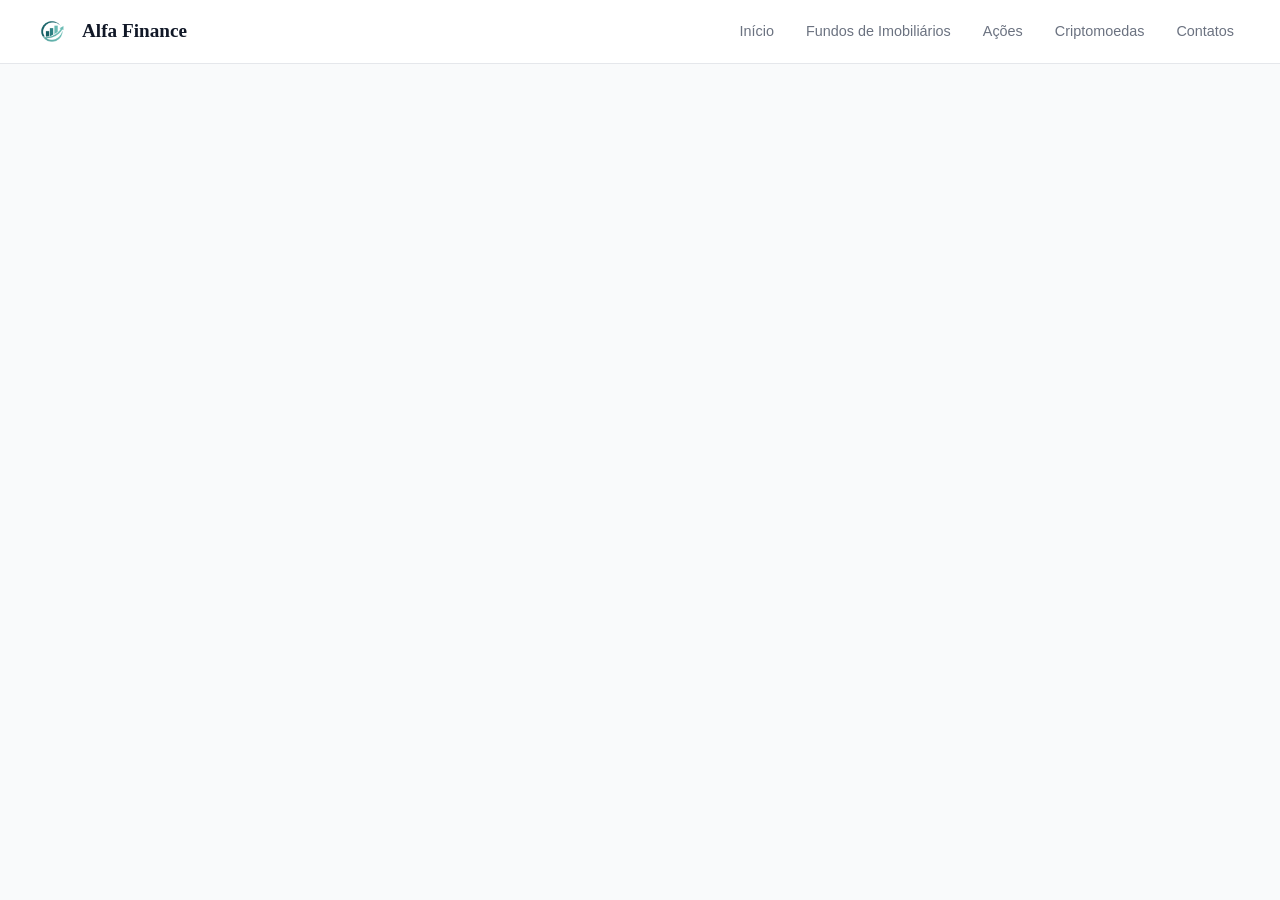
==== contato.html @ 9d5c5ab0 "Add files via upload Adicionando arquivos do site" ====
<!DOCTYPE html>
<html lang="en">
<head>
    <meta charset="UTF-8">
    <meta name="viewport" content="width=device-width, initial-scale=1.0">
    <title>Document</title>
    <link rel="stylesheet" href="styles.css">
</head>
<body>
    <header>
        <div class="logo">
            <img src="assets/logo.png" alt="Logo Meus Investimentos">
            <h1>Alfa Finance</h1>
        </div>
        <nav>
            <a href="index.html">Início</a>
            <a href="/conteudo_financa1.html">Fundos de Imobiliários</a>
            <a href="/conteudo_financa2.html">Ações</a>
            <a href="/conteudo_financa3.html">Criptomoedas</a>
            <a href="/contato.html">Contatos</a>
        </nav>
    </header>
    <main>
    
    </main>
</body>
</html>
---- styles.css ----
/* ===========================
   RESET E BASE
=========================== */
* {
  box-sizing: border-box;
  margin: 0;
  padding: 0;
}

body {
  font-family: Georgia, 'Times New Roman', serif;
  font-size: 16px;
  color: #111827;
  background-color: #f9fafb;
  line-height: 1.7;
}

/* ===========================
   HEADER
=========================== */
header {
  background-color: #ffffff;
  border-bottom: 1px solid #e5e7eb;
  padding: 0 2rem;
  display: flex;
  align-items: center;
  justify-content: space-between;
  height: 64px;
  position: sticky;
  top: 0;
  z-index: 100;
}

.logo {
  display: flex;
  align-items: center;
  gap: 10px;
}

.logo img {
  height: 40px;
  width: auto;
}

header h1 {
  font-size: 1.2rem;
  font-weight: 600;
  color: #111827;
}

nav {
  display: flex;
  gap: 4px;
}

nav a {
  font-size: 0.9rem;
  color: #6b7280;
  text-decoration: none;
  padding: 8px 14px;
  border-radius: 6px;
  font-family: Arial, sans-serif;
  transition: background 0.15s, color 0.15s;
}

nav a:hover {
  background-color: #f3f4f6;
  color: #111827;
}

/* ===========================
   HERO
=========================== */
#hero {
  background-color: #111827;
  color: #ffffff;
  padding: 5rem 2rem;
  text-align: center;
}

#hero h2 {
  font-size: 2.5rem;
  font-weight: 700;
  margin-bottom: 1rem;
}

#hero p {
  font-size: 1.1rem;
  color: #9ca3af;
  max-width: 500px;
  margin: 0 auto 2rem;
}

.btn-principal {
  display: inline-block;
  background-color: #ffffff;
  color: #111827;
  padding: 12px 28px;
  border-radius: 6px;
  text-decoration: none;
  font-family: Arial, sans-serif;
  font-size: 0.95rem;
  font-weight: 600;
  transition: background 0.15s;
}

.btn-principal:hover {
  background-color: #e5e7eb;
}

/* ===========================
   SEÇÕES GERAIS
=========================== */
main section {
  padding: 4rem 2rem;
}

main section:nth-child(even) {
  background-color: #ffffff;
}

main section h2 {
  font-size: 1.8rem;
  font-weight: 700;
  color: #111827;
  margin-bottom: 0.5rem;
  text-align: center;
}

.subtitulo {
  text-align: center;
  color: #6b7280;
  font-size: 1rem;
  margin-bottom: 2.5rem;
  font-family: Arial, sans-serif;
}

/* ===========================
   CARDS DOS INVESTIMENTOS
=========================== */
.cards {
  display: grid;
  grid-template-columns: repeat(3, 1fr);
  gap: 1.5rem;
  max-width: 1000px;
  margin: 0 auto;
}

article {
  background-color: #ffffff;
  border: 1px solid #e5e7eb;
  border-radius: 12px;
  overflow: hidden;
}

article img {
  width: 100%;
  height: 160px;
  object-fit: cover;
  display: block;
}

article h3 {
  font-size: 1.1rem;
  font-weight: 600;
  color: #111827;
  margin: 1rem 1rem 0.5rem;
}

article p {
  font-size: 0.875rem;
  color: #6b7280;
  line-height: 1.6;
  margin: 0 1rem 1rem;
  font-family: Arial, sans-serif;
}

.saiba-mais {
  display: inline-block;
  margin: 0 1rem 1rem;
  font-size: 0.875rem;
  color: #185FA5;
  text-decoration: none;
  font-weight: 600;
  font-family: Arial, sans-serif;
}

.saiba-mais:hover {
  text-decoration: underline;
}

/* ===========================
   POR QUE INVESTIR
=========================== */
.motivos {
  display: grid;
  grid-template-columns: repeat(3, 1fr);
  gap: 1.5rem;
  max-width: 1000px;
  margin: 0 auto;
}

.motivo {
  text-align: center;
  padding: 2rem 1.5rem;
  background-color: #ffffff;
  border: 1px solid #e5e7eb;
  border-radius: 12px;
}

.icone {
  font-size: 2.5rem;
  display: block;
  margin-bottom: 1rem;
}

.motivo h3 {
  font-size: 1rem;
  font-weight: 600;
  color: #111827;
  margin-bottom: 0.5rem;
}

.motivo p {
  font-size: 0.875rem;
  color: #6b7280;
  font-family: Arial, sans-serif;
}

/* ===========================
   COMPARATIVO
=========================== */
.tabela-wrapper {
  overflow-x: auto;
  max-width: 900px;
  margin: 0 auto;
}

table {
  width: 100%;
  border-collapse: collapse;
  font-family: Arial, sans-serif;
  font-size: 0.9rem;
}

thead tr {
  background-color: #111827;
  color: #ffffff;
}

thead th {
  padding: 14px 20px;
  text-align: left;
  font-weight: 600;
}

tbody tr {
  border-bottom: 1px solid #e5e7eb;
}

tbody tr:hover {
  background-color: #f9fafb;
}

tbody td {
  padding: 12px 20px;
  color: #374151;
}

.label-linha {
  font-weight: 600;
  color: #111827;
}

.badge {
  display: inline-block;
  padding: 3px 10px;
  border-radius: 20px;
  font-size: 0.8rem;
  font-weight: 600;
}

.badge.medio {
  background-color: #fef3c7;
  color: #92400e;
}

.badge.alto {
  background-color: #fee2e2;
  color: #991b1b;
}

.badge.muito-alto {
  background-color: #fecaca;
  color: #7f1d1d;
}

/* ===========================
   GLOSSÁRIO
=========================== */
.termos {
  display: grid;
  grid-template-columns: repeat(3, 1fr);
  gap: 1.5rem;
  max-width: 1000px;
  margin: 0 auto;
}

.termo {
  padding: 1.5rem;
  background-color: #f9fafb;
  border-left: 4px solid #111827;
  border-radius: 0 8px 8px 0;
}

.termo h3 {
  font-size: 1rem;
  font-weight: 700;
  color: #111827;
  margin-bottom: 0.5rem;
}

.termo p {
  font-size: 0.875rem;
  color: #6b7280;
  font-family: Arial, sans-serif;
}

/* ===========================
   FAQ
=========================== */
.perguntas {
  max-width: 750px;
  margin: 0 auto;
  display: flex;
  flex-direction: column;
  gap: 1rem;
}

.pergunta {
  background-color: #ffffff;
  border: 1px solid #e5e7eb;
  border-radius: 10px;
  padding: 1.5rem;
}

.pergunta h3 {
  font-size: 1rem;
  font-weight: 600;
  color: #111827;
  margin-bottom: 0.5rem;
}

.pergunta p {
  font-size: 0.875rem;
  color: #6b7280;
  font-family: Arial, sans-serif;
}

/* ===========================
   CHAMADA PARA AÇÃO
=========================== */
#cta {
  background-color: #111827;
  color: #ffffff;
  text-align: center;
}

#cta h2 {
  color: #ffffff;
  margin-bottom: 0.75rem;
}

#cta p {
  color: #9ca3af;
  font-family: Arial, sans-serif;
  margin-bottom: 2rem;
}

.cta-botoes {
  display: flex;
  justify-content: center;
  gap: 1rem;
  flex-wrap: wrap;
}

.btn-cta {
  display: inline-block;
  border: 1px solid #ffffff;
  color: #ffffff;
  padding: 10px 24px;
  border-radius: 6px;
  text-decoration: none;
  font-family: Arial, sans-serif;
  font-size: 0.9rem;
  transition: background 0.15s;
}

.btn-cta:hover {
  background-color: #ffffff;
  color: #111827;
}

/* ===========================
   FOOTER
=========================== */
footer {
  background-color: #030712;
  color: #9ca3af;
  padding: 2rem;
  display: flex;
  align-items: center;
  justify-content: space-between;
  font-size: 0.875rem;
  font-family: Arial, sans-serif;
}

footer nav {
  display: flex;
  gap: 0;
}

footer nav a {
  color: #9ca3af;
  text-decoration: none;
  padding: 8px 14px;
  border-radius: 6px;
}

footer nav a:hover {
  color: #ffffff;
  background-color: transparent;
}
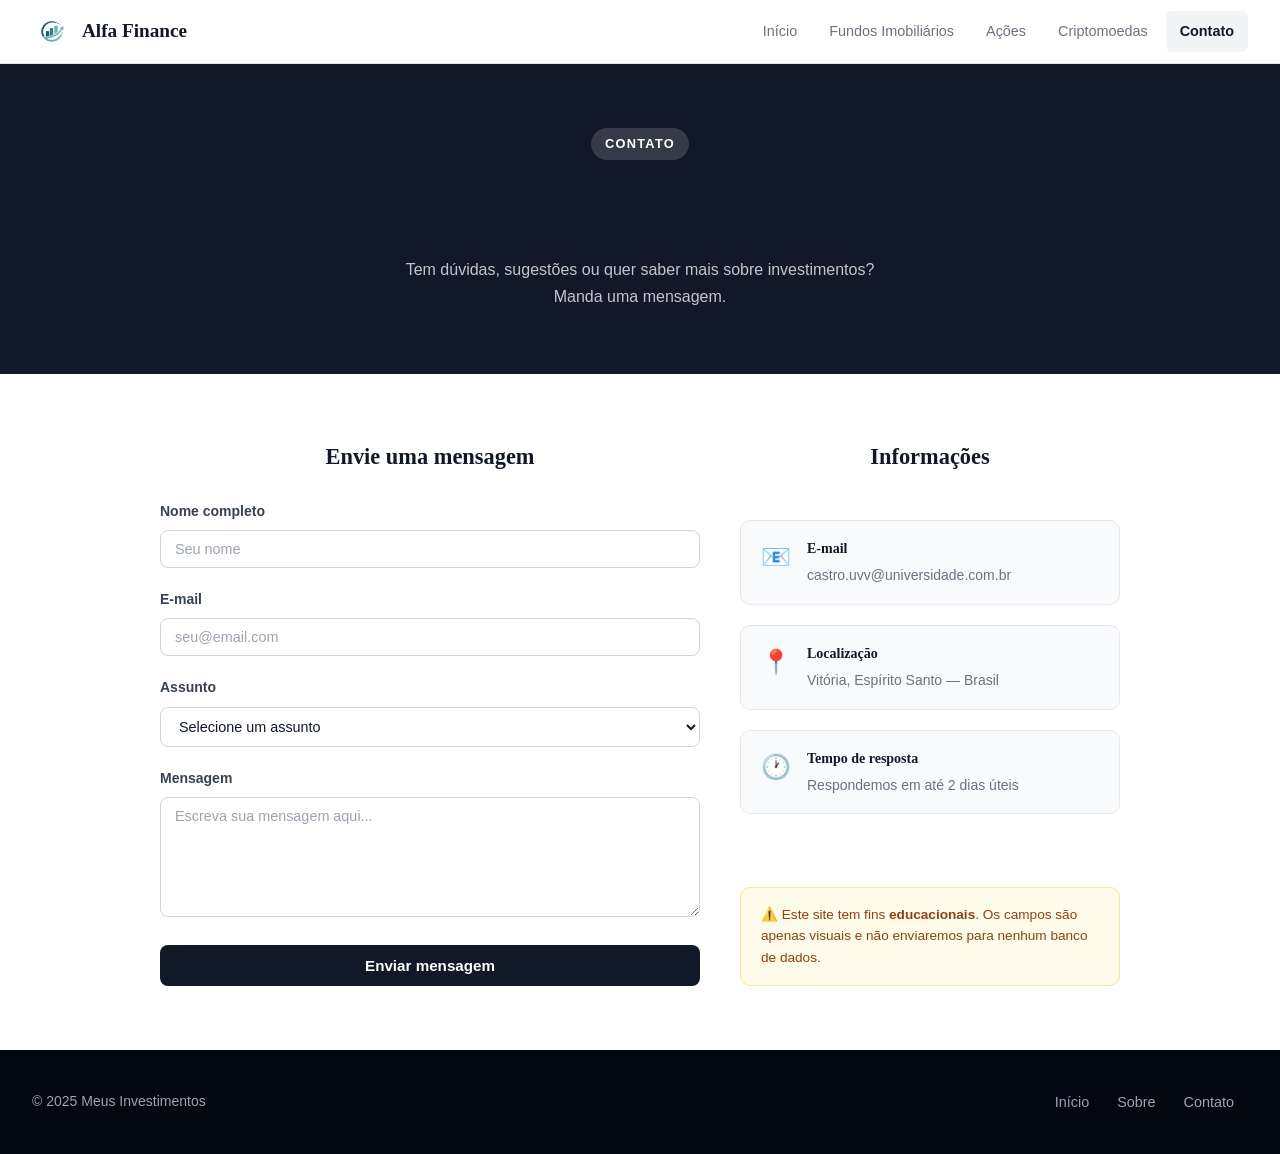
==== commit 8605d405: "Feat: Nova página e melhorias" ====
--- a/contato.html
+++ b/contato.html
@@ -1,27 +1,124 @@
-<!DOCTYPE html>
-<html lang="en">
-<head>
-    <meta charset="UTF-8">
-    <meta name="viewport" content="width=device-width, initial-scale=1.0">
-    <title>Document</title>
-    <link rel="stylesheet" href="styles.css">
-</head>
-<body>
-    <header>
-        <div class="logo">
-            <img src="assets/logo.png" alt="Logo Meus Investimentos">
-            <h1>Alfa Finance</h1>
-        </div>
-        <nav>
-            <a href="index.html">Início</a>
-            <a href="/conteudo_financa1.html">Fundos de Imobiliários</a>
-            <a href="/conteudo_financa2.html">Ações</a>
-            <a href="/conteudo_financa3.html">Criptomoedas</a>
-            <a href="/contato.html">Contatos</a>
-        </nav>
-    </header>
-    <main>
-    
-    </main>
-</body>
-</html>+<!DOCTYPE html>
+<html lang="pt-br">
+<head>
+  <meta charset="UTF-8">
+  <meta name="viewport" content="width=device-width, initial-scale=1.0">
+  <title>Contato — Alfa Finance</title>
+  <link rel="stylesheet" href="styles.css">
+  <link rel="stylesheet" href="conteudo.css">
+</head>
+<body>
+
+  <header>
+    <div class="logo">
+      <img src="assets/logo.png" alt="Logo Meus Investimentos">
+      <h1>Alfa Finance</h1>
+    </div>
+    <nav>
+      <a href="index.html">Início</a>
+      <a href="conteudo_financa1.html">Fundos Imobiliários</a>
+      <a href="conteudo_financa2.html">Ações</a>
+      <a href="conteudo_financa3.html">Criptomoedas</a>
+      <a href="contato.html" class="ativo">Contato</a>
+    </nav>
+  </header>
+
+  <main>
+
+    <!-- HERO -->
+    <section class="hero-conteudo" style="background-color: #111827;">
+      <span class="categoria-tag">Contato</span>
+      <h2>Fale conosco</h2>
+      <p>Tem dúvidas, sugestões ou quer saber mais sobre investimentos? Manda uma mensagem.</p>
+    </section>
+
+    <!-- FORMULÁRIO + INFO -->
+    <section class="conteudo-secao">
+      <div class="contato-layout">
+
+        <!-- FORMULÁRIO -->
+        <div class="formulario-box">
+          <h2>Envie uma mensagem</h2>
+
+          <form action="#" method="post">
+
+            <div class="campo">
+              <label for="nome">Nome completo</label>
+              <input type="text" id="nome" name="nome" placeholder="Seu nome" required>
+            </div>
+
+            <div class="campo">
+              <label for="email">E-mail</label>
+              <input type="email" id="email" name="email" placeholder="seu@email.com" required>
+            </div>
+
+            <div class="campo">
+              <label for="assunto">Assunto</label>
+              <select id="assunto" name="assunto">
+                <option value="">Selecione um assunto</option>
+                <option value="duvida">Dúvida sobre investimentos</option>
+                <option value="sugestao">Sugestão de conteúdo</option>
+                <option value="erro">Reportar um erro</option>
+                <option value="outro">Outro</option>
+              </select>
+            </div>
+
+            <div class="campo">
+              <label for="mensagem">Mensagem</label>
+              <textarea id="mensagem" name="mensagem" rows="5" placeholder="Escreva sua mensagem aqui..."  required></textarea>
+            </div>
+
+            <button type="submit" class="btn-enviar">Enviar mensagem</button>
+
+          </form>
+        </div>
+
+        <!-- INFORMAÇÕES -->
+        <div class="info-box">
+          <h2>Informações</h2>
+
+          <div class="info-item">
+            <span class="info-icone">📧</span>
+            <div>
+              <h3>E-mail</h3>
+              <p>castro.uvv@universidade.com.br</p>
+            </div>
+          </div>
+
+          <div class="info-item">
+            <span class="info-icone">📍</span>
+            <div>
+              <h3>Localização</h3>
+              <p>Vitória, Espírito Santo — Brasil</p>
+            </div>
+          </div>
+
+          <div class="info-item">
+            <span class="info-icone">🕐</span>
+            <div>
+              <h3>Tempo de resposta</h3>
+              <p>Respondemos em até 2 dias úteis</p>
+            </div>
+          </div>
+
+          <div class="aviso-box">
+            <p>⚠️ Este site tem fins <strong>educacionais</strong>. Os campos são apenas visuais e não enviaremos para nenhum banco de dados.</p>
+          </div>
+        </div>
+
+      </div>
+    </section>
+
+  </main>
+
+  <footer>
+    <p>© 2025 Meus Investimentos</p>
+    <nav>
+      <a href="index.html">Início</a>
+      <a href="sobre.html">Sobre</a>
+      <a href="contato.html">Contato</a>
+    </nav>
+  </footer>
+
+</body>
+</html>
--- a/conteudo.css
+++ b/conteudo.css
@@ -0,0 +1,500 @@
+/* ===========================
+   CSS DAS PÁGINAS DE CONTEÚDO
+   Importar junto com styles.css
+=========================== */
+
+/* LINK ATIVO NO MENU */
+nav a.ativo {
+  background-color: #f3f4f6;
+  color: #111827;
+  font-weight: 600;
+}
+
+/* ===========================
+   HERO DA PÁGINA DE CONTEÚDO
+=========================== */
+.hero-conteudo {
+  padding: 4rem 2rem;
+  text-align: center;
+  color: #ffffff;
+}
+
+.categoria-tag {
+  display: inline-block;
+  background-color: rgba(255, 255, 255, 0.15);
+  color: #ffffff;
+  font-family: Arial, sans-serif;
+  font-size: 0.8rem;
+  font-weight: 600;
+  letter-spacing: 0.1em;
+  text-transform: uppercase;
+  padding: 5px 14px;
+  border-radius: 20px;
+  margin-bottom: 1.25rem;
+}
+
+.hero-conteudo h2 {
+  font-size: 2.2rem;
+  font-weight: 700;
+  margin-bottom: 1rem;
+  max-width: 600px;
+  margin-left: auto;
+  margin-right: auto;
+}
+
+.hero-conteudo p {
+  font-size: 1rem;
+  color: rgba(255, 255, 255, 0.75);
+  max-width: 500px;
+  margin: 0 auto;
+  font-family: Arial, sans-serif;
+}
+
+/* ===========================
+   SEÇÕES DE CONTEÚDO
+=========================== */
+.conteudo-secao {
+  padding: 4rem 2rem;
+  background-color: #f9fafb;
+}
+
+.conteudo-secao.alt {
+  background-color: #ffffff;
+}
+
+.conteudo-wrapper {
+  max-width: 860px;
+  margin: 0 auto;
+}
+
+.conteudo-wrapper h2 {
+  font-size: 1.6rem;
+  font-weight: 700;
+  color: #111827;
+  margin-bottom: 1.25rem;
+  text-align: left;
+}
+
+.conteudo-wrapper p {
+  font-size: 0.95rem;
+  color: #374151;
+  line-height: 1.8;
+  margin-bottom: 1rem;
+  font-family: Arial, sans-serif;
+}
+
+/* ===========================
+   CAIXA DE DESTAQUE
+=========================== */
+.destaque-box {
+  display: flex;
+  align-items: flex-start;
+  gap: 12px;
+  padding: 1.25rem 1.5rem;
+  border-radius: 10px;
+  margin-top: 1.5rem;
+}
+
+.destaque-box span {
+  font-size: 1.4rem;
+  flex-shrink: 0;
+}
+
+.destaque-box p {
+  margin: 0;
+  font-size: 0.9rem;
+}
+
+.destaque-box.verde {
+  background-color: #f0fdf4;
+  border-left: 4px solid #16a34a;
+}
+
+.destaque-box.azul {
+  background-color: #eff6ff;
+  border-left: 4px solid #2563eb;
+}
+
+.destaque-box.roxo {
+  background-color: #f5f3ff;
+  border-left: 4px solid #7c3aed;
+}
+
+/* ===========================
+   PASSOS
+=========================== */
+.passos {
+  display: flex;
+  flex-direction: column;
+  gap: 1.5rem;
+  margin-top: 1rem;
+}
+
+.passo {
+  display: flex;
+  align-items: flex-start;
+  gap: 1.25rem;
+}
+
+.passo-num {
+  background-color: #111827;
+  color: #ffffff;
+  font-family: Arial, sans-serif;
+  font-size: 0.9rem;
+  font-weight: 700;
+  width: 36px;
+  height: 36px;
+  border-radius: 50%;
+  display: flex;
+  align-items: center;
+  justify-content: center;
+  flex-shrink: 0;
+}
+
+.passo h3 {
+  font-size: 1rem;
+  font-weight: 600;
+  color: #111827;
+  margin-bottom: 0.3rem;
+}
+
+.passo p {
+  font-size: 0.875rem;
+  color: #6b7280;
+  margin: 0;
+  font-family: Arial, sans-serif;
+}
+
+/* ===========================
+   TIPOS (GRID DE CARDS)
+=========================== */
+.tipos-grid {
+  display: grid;
+  grid-template-columns: repeat(3, 1fr);
+  gap: 1.25rem;
+  margin-top: 1.5rem;
+}
+
+.tipo-card {
+  background-color: #ffffff;
+  border: 1px solid #e5e7eb;
+  border-radius: 10px;
+  padding: 1.5rem;
+}
+
+.conteudo-secao.alt .tipo-card {
+  background-color: #f9fafb;
+}
+
+.tipo-icone {
+  font-size: 2rem;
+  display: block;
+  margin-bottom: 0.75rem;
+}
+
+.tipo-card h3 {
+  font-size: 0.95rem;
+  font-weight: 600;
+  color: #111827;
+  margin-bottom: 0.5rem;
+}
+
+.tipo-card p {
+  font-size: 0.83rem;
+  color: #6b7280;
+  line-height: 1.6;
+  margin: 0;
+  font-family: Arial, sans-serif;
+}
+
+/* ===========================
+   PROS E CONS
+=========================== */
+.pros-cons {
+  display: grid;
+  grid-template-columns: 1fr 1fr;
+  gap: 1.5rem;
+  margin-top: 1rem;
+}
+
+.pros, .cons {
+  padding: 1.5rem;
+  border-radius: 10px;
+}
+
+.pros {
+  background-color: #f0fdf4;
+  border: 1px solid #bbf7d0;
+}
+
+.cons {
+  background-color: #fff1f2;
+  border: 1px solid #fecdd3;
+}
+
+.pros h3 {
+  font-size: 1rem;
+  font-weight: 700;
+  color: #166534;
+  margin-bottom: 1rem;
+}
+
+.cons h3 {
+  font-size: 1rem;
+  font-weight: 700;
+  color: #9f1239;
+  margin-bottom: 1rem;
+}
+
+.pros ul, .cons ul {
+  list-style: none;
+  padding: 0;
+  display: flex;
+  flex-direction: column;
+  gap: 0.6rem;
+}
+
+.pros ul li, .cons ul li {
+  font-size: 0.875rem;
+  font-family: Arial, sans-serif;
+  color: #374151;
+  padding-left: 0.5rem;
+  border-bottom: 1px solid rgba(0,0,0,0.06);
+  padding-bottom: 0.6rem;
+}
+
+/* ===========================
+   TERMOS / GLOSSÁRIO
+=========================== */
+.termos-lista {
+  display: grid;
+  grid-template-columns: 1fr 1fr;
+  gap: 1.25rem;
+  margin-top: 1rem;
+}
+
+.termo-item {
+  padding: 1.25rem 1.5rem;
+  background-color: #ffffff;
+  border-left: 4px solid #111827;
+  border-radius: 0 8px 8px 0;
+}
+
+.conteudo-secao.alt .termo-item {
+  background-color: #f9fafb;
+}
+
+.termo-item h3 {
+  font-size: 0.95rem;
+  font-weight: 700;
+  color: #111827;
+  margin-bottom: 0.4rem;
+}
+
+.termo-item p {
+  font-size: 0.85rem;
+  color: #6b7280;
+  margin: 0;
+  font-family: Arial, sans-serif;
+}
+
+/* ===========================
+   CTA DE CONTEÚDO
+=========================== */
+.cta-conteudo {
+  padding: 4rem 2rem;
+  text-align: center;
+  color: #ffffff;
+}
+
+.cta-conteudo h2 {
+  font-size: 1.8rem;
+  color: #ffffff;
+  margin-bottom: 0.75rem;
+}
+
+.cta-conteudo p {
+  color: rgba(255,255,255,0.7);
+  font-family: Arial, sans-serif;
+  margin-bottom: 2rem;
+}
+
+.cta-botoes {
+  display: flex;
+  justify-content: center;
+  gap: 1rem;
+  flex-wrap: wrap;
+}
+
+.btn-cta {
+  display: inline-block;
+  border: 1px solid #ffffff;
+  color: #ffffff;
+  padding: 10px 24px;
+  border-radius: 6px;
+  text-decoration: none;
+  font-family: Arial, sans-serif;
+  font-size: 0.9rem;
+  transition: background 0.15s, color 0.15s;
+}
+
+.btn-cta:hover {
+  background-color: #ffffff;
+  color: #111827;
+}
+
+.btn-cta-outline {
+  display: inline-block;
+  border: 1px solid rgba(255,255,255,0.35);
+  color: rgba(255,255,255,0.7);
+  padding: 10px 24px;
+  border-radius: 6px;
+  text-decoration: none;
+  font-family: Arial, sans-serif;
+  font-size: 0.9rem;
+  transition: background 0.15s, color 0.15s;
+}
+
+.btn-cta-outline:hover {
+  background-color: rgba(255,255,255,0.1);
+  color: #ffffff;
+}
+
+/* ===========================
+   PÁGINA DE CONTATO
+=========================== */
+.contato-layout {
+  display: grid;
+  grid-template-columns: 1fr 380px;
+  gap: 2.5rem;
+  max-width: 960px;
+  margin: 0 auto;
+}
+
+/* FORMULÁRIO */
+.formulario-box h2,
+.info-box h2 {
+  font-size: 1.4rem;
+  font-weight: 700;
+  color: #111827;
+  margin-bottom: 1.5rem;
+}
+
+textarea {
+  resize: none; 
+}
+
+.campo {
+  display: flex;
+  flex-direction: column;
+  margin-bottom: 1.25rem;
+}
+
+.campo label {
+  font-family: Arial, sans-serif;
+  font-size: 0.875rem;
+  font-weight: 600;
+  color: #374151;
+  margin-bottom: 0.4rem;
+}
+
+.campo input,
+.campo select,
+.campo textarea {
+  font-family: Arial, sans-serif;
+  font-size: 0.9rem;
+  color: #111827;
+  background-color: #ffffff;
+  border: 1px solid #d1d5db;
+  border-radius: 8px;
+  padding: 10px 14px;
+  outline: none;
+  transition: border 0.15s;
+}
+
+.campo input:focus,
+.campo select:focus,
+.campo textarea:focus {
+  border-color: #111827;
+}
+
+.campo input::placeholder,
+.campo textarea::placeholder {
+  color: #9ca3af;
+}
+
+.campo textarea {
+  resize: vertical;
+  min-height: 120px;
+}
+
+.btn-enviar {
+  width: 100%;
+  background-color: #111827;
+  color: #ffffff;
+  font-family: Arial, sans-serif;
+  font-size: 0.95rem;
+  font-weight: 600;
+  padding: 12px;
+  border: none;
+  border-radius: 8px;
+  cursor: pointer;
+  transition: background 0.15s;
+  margin-top: 0.5rem;
+}
+
+.btn-enviar:hover {
+  background-color: #1f2937;
+}
+
+/* INFO */
+.info-box {
+  display: flex;
+  flex-direction: column;
+  gap: 1.25rem;
+}
+
+.info-item {
+  display: flex;
+  align-items: flex-start;
+  gap: 1rem;
+  padding: 1rem 1.25rem;
+  background-color: #f9fafb;
+  border: 1px solid #e5e7eb;
+  border-radius: 10px;
+}
+
+.info-icone {
+  font-size: 1.5rem;
+  flex-shrink: 0;
+}
+
+.info-item h3 {
+  font-size: 0.875rem;
+  font-weight: 600;
+  color: #111827;
+  margin-bottom: 0.2rem;
+}
+
+.info-item p {
+  font-size: 0.875rem;
+  color: #6b7280;
+  font-family: Arial, sans-serif;
+  margin: 0;
+}
+
+.aviso-box {
+  background-color: #fffbeb;
+  border: 1px solid #fde68a;
+  border-radius: 10px;
+  padding: 1rem 1.25rem;
+  margin-top: auto;
+}
+
+.aviso-box p {
+  font-size: 0.85rem;
+  color: #92400e;
+  font-family: Arial, sans-serif;
+  margin: 0;
+  line-height: 1.6;
+}
